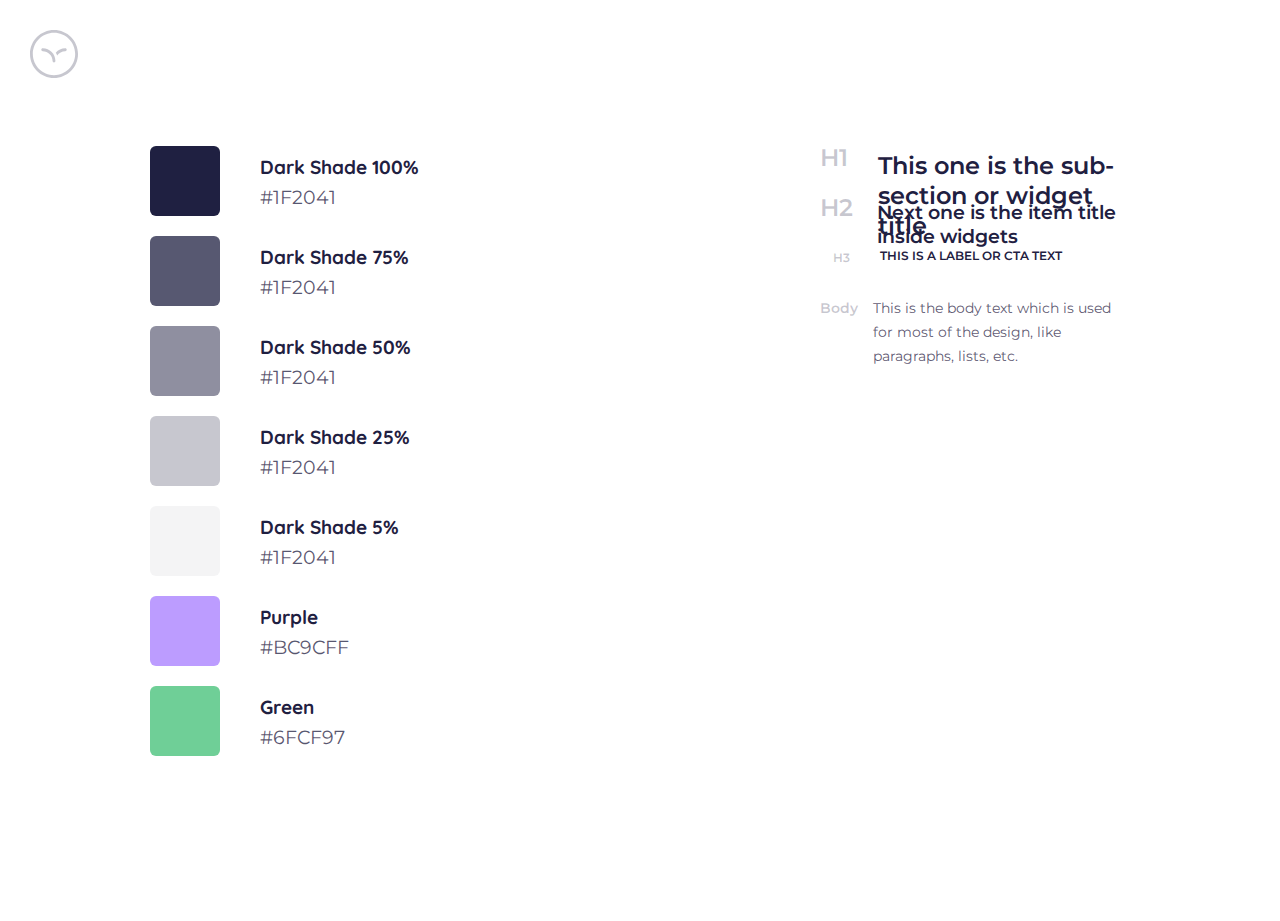
==== colors.html @ 4ce35351 "first commit" ====
<!DOCTYPE html>
<html lang="ru">

<head>
	<meta charset="UTF-8">
	<meta name="viewport" content="width=device-width, initial-scale=1.0">
	<title>Colors</title>
	<link href="https://fonts.googleapis.com/css2?family=Montserrat:wght@400;600&family=Quicksand:wght@600&display=swap"
		rel="stylesheet">
	<link rel="stylesheet" href="../css/normalize.css">
	<link rel="stylesheet" href="../css/uikit.css">
</head>

<body>
	<header class="colors__header">
		<img class="colors__logo" src="../img/img_colors/vector.svg" alt="logo">
	</header>
	<main class="container">
		<section class="colors__info">
			<!-- Left -->
			<div class="colors__block">
				<div class="info__block">
					<div class="info__square info__square1"></div>
					<div class="info__art">
						<h2 class="info__total">Dark Shade 100%</h2>
						<p class="info__description">#1F2041</p>
					</div>
				</div>
				<div class="info__block">
					<div class="info__square info__square2"></div>
					<div class="info__art">
						<h2 class="info__total">Dark Shade 75%</h2>
						<p class="info__description">#1F2041</p>
					</div>
				</div>
				<div class="info__block">
					<div class="info__square info__square3"></div>
					<div class="info__art">
						<h2 class="info__total">Dark Shade 50%</h2>
						<p class="info__description">#1F2041</p>
					</div>
				</div>
				<div class="info__block">
					<div class="info__square info__square4"></div>
					<div class="info__art">
						<h2 class="info__total">Dark Shade 25%</h2>
						<p class="info__description">#1F2041</p>
					</div>
				</div>
				<div class="info__block">
					<div class="info__square info__square5"></div>
					<div class="info__art">
						<h2 class="info__total">Dark Shade 5%</h2>
						<p class="info__description">#1F2041</p>
					</div>
				</div>
				<div class="info__block">
					<div class="info__square info__square6"></div>
					<div class="info__art">
						<h2 class="info__total">Purple</h2>
						<p class="info__description">#BC9CFF</p>
					</div>
				</div>
				<div class="info__block">
					<div class="info__square info__square7"></div>
					<div class="info__art">
						<h2 class="info__total">Green</h2>
						<p class="info__description">#6FCF97</p>
					</div>
				</div>
			</div>
			<!-- Right -->
			<div class="total__block">
				<div class="total__setup">
					<div class="total__number">H1</div>
					<div class="total__setting">
						<h1>This one is the sub-section or widget title</h1>
					</div>
				</div>
				<div class="total__setup">
					<div class="total__number2">H2</div>
					<div class="total__setting">
						<h2 class="total__setup">Next one is the item title inside widgets</h2>
					</div>
				</div>
				<div class="total__setup">
					<div class="total__number3">H3</div>
					<div class="total__setting">
						<h3>This is a label or CTA text</h3>
					</div>
				</div>
				<div class="total__setup">
					<div class="total__number4">Body</div>
					<div class="total__setting">
						<p>This is the body text which is used for most of the design, like paragraphs, lists, etc.</p>
					</div>
				</div>
			</div>
		</section>

	</main>

</body>

</html>
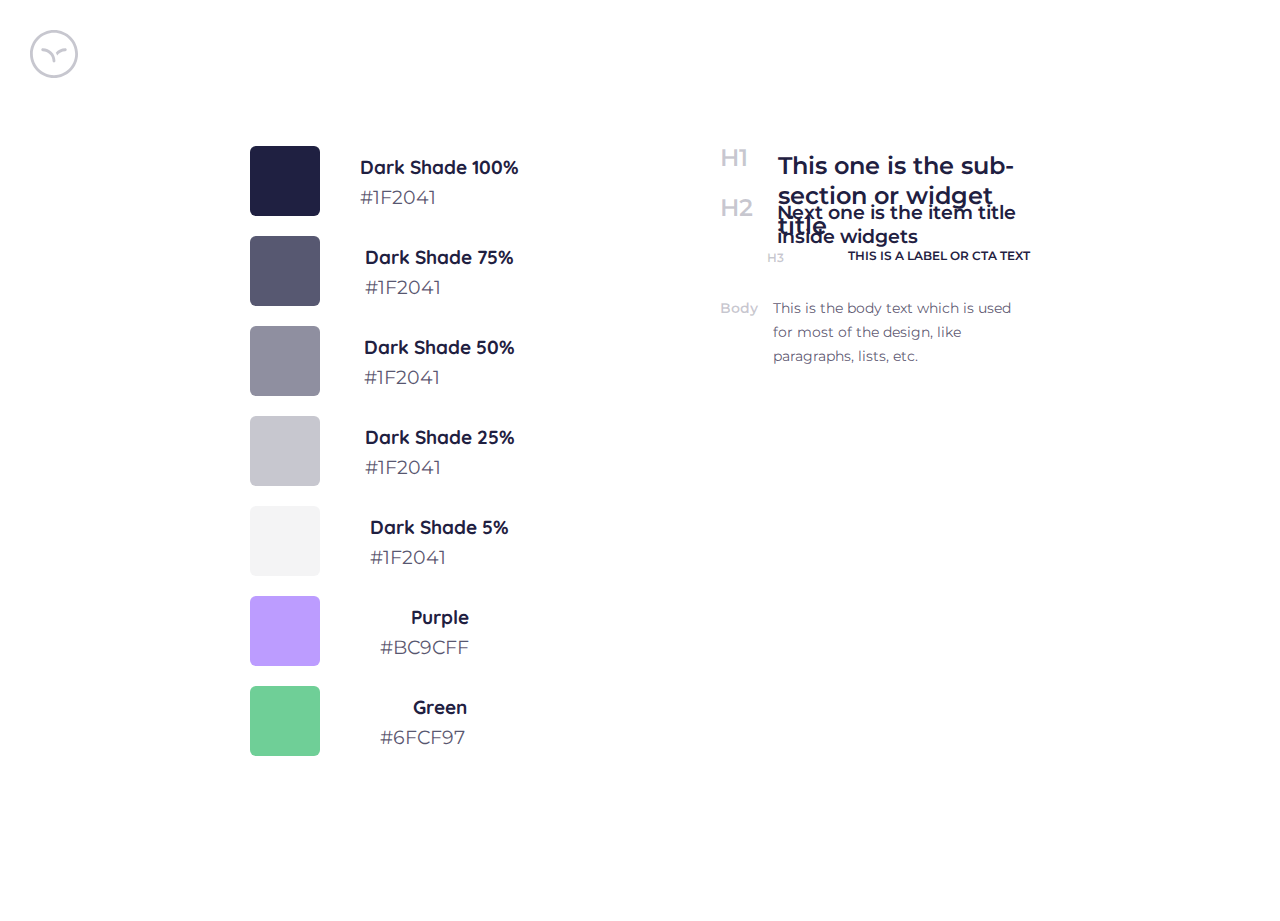
==== commit cf254da2: "Download repazitories" ====
--- a/colors.html
+++ b/colors.html
@@ -7,8 +7,8 @@
 	<title>Colors</title>
 	<link href="https://fonts.googleapis.com/css2?family=Montserrat:wght@400;600&family=Quicksand:wght@600&display=swap"
 		rel="stylesheet">
-	<link rel="stylesheet" href="../css/normalize.css">
-	<link rel="stylesheet" href="../css/uikit.css">
+	<link rel="stylesheet" href="css/normalize.css">
+	<link rel="stylesheet" href="css/uikit.css">
 </head>
 
 <body>
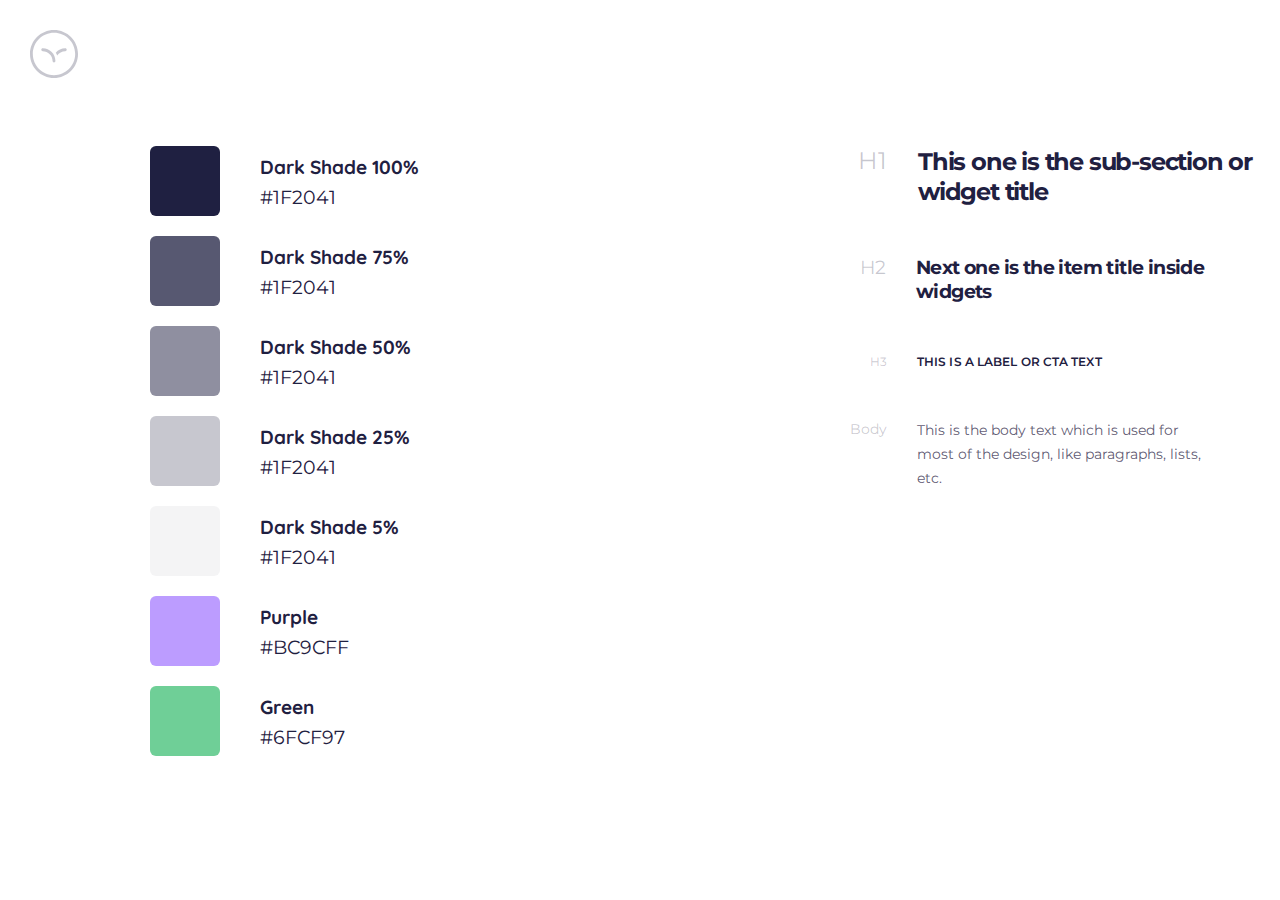
==== commit 320eaa36: "Закончена верстка UI Kit colors" ====
--- a/colors.html
+++ b/colors.html
@@ -13,9 +13,9 @@
 
 <body>
 	<header class="colors__header">
-		<img class="colors__logo" src="../img/img_colors/vector.svg" alt="logo">
+		<img class="colors__logo" src="img/img_colors/vector.svg" alt="logo">
 	</header>
-	<main class="container">
+	<main>
 		<section class="colors__info">
 			<!-- Left -->
 			<div class="colors__block">
@@ -72,32 +72,24 @@
 			<!-- Right -->
 			<div class="total__block">
 				<div class="total__setup">
-					<div class="total__number">H1</div>
-					<div class="total__setting">
-						<h1>This one is the sub-section or widget title</h1>
-					</div>
+					<span class="total__number">H1</span>
+					<h1 class="total__title">This one is the sub-section or widget title</h1>
 				</div>
 				<div class="total__setup">
-					<div class="total__number2">H2</div>
-					<div class="total__setting">
-						<h2 class="total__setup">Next one is the item title inside widgets</h2>
-					</div>
+					<span class="total__number2">H2</span>
+					<h2 class="total__title2">Next one is the item title inside widgets</h2>
 				</div>
 				<div class="total__setup">
-					<div class="total__number3">H3</div>
-					<div class="total__setting">
-						<h3>This is a label or CTA text</h3>
-					</div>
+					<span class="total__number3">H3</span>
+					<h3 class="total__title3">This is a label or CTA text</h3>
 				</div>
 				<div class="total__setup">
-					<div class="total__number4">Body</div>
-					<div class="total__setting">
-						<p>This is the body text which is used for most of the design, like paragraphs, lists, etc.</p>
-					</div>
+					<span class="total__number4">Body</span>
+					<p class="total__descr">This is the body text which is used for most of the design, like paragraphs,
+						lists, etc.</p>
 				</div>
 			</div>
 		</section>
-
 	</main>
 
 </body>
